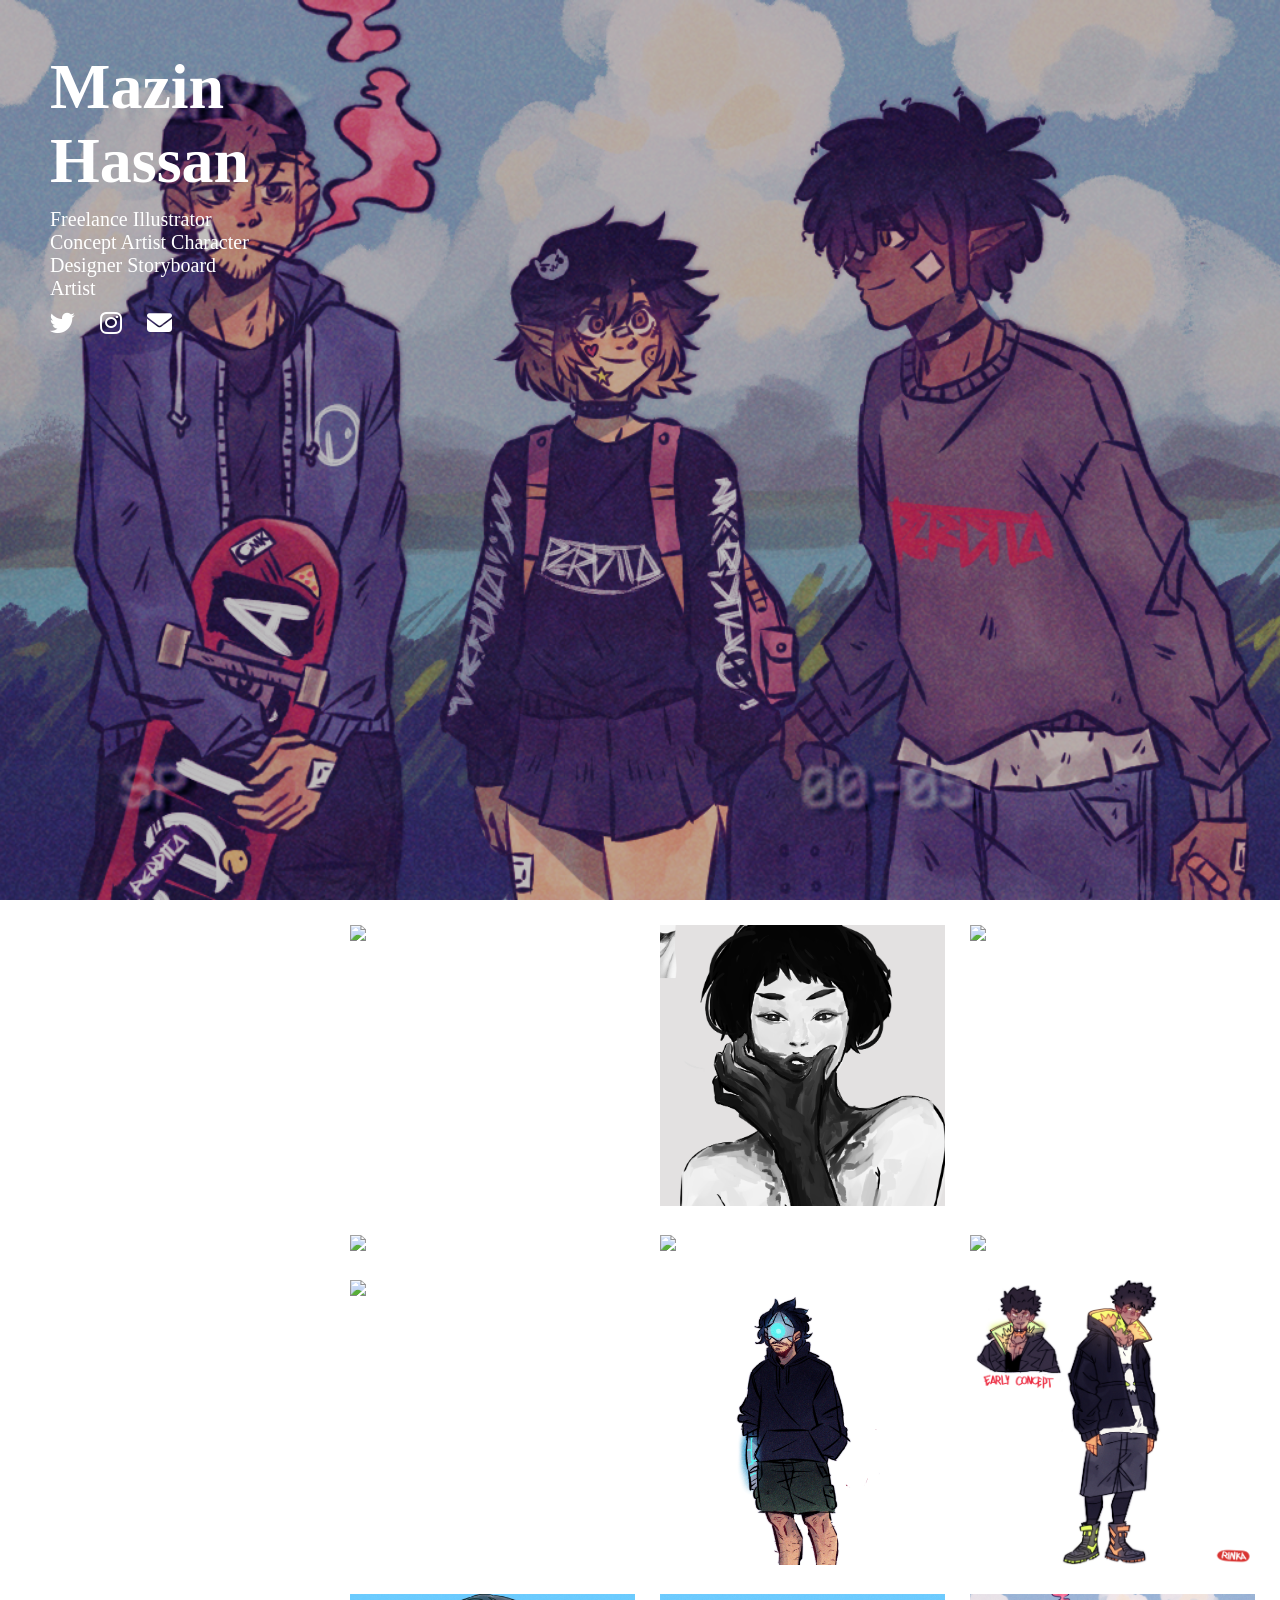
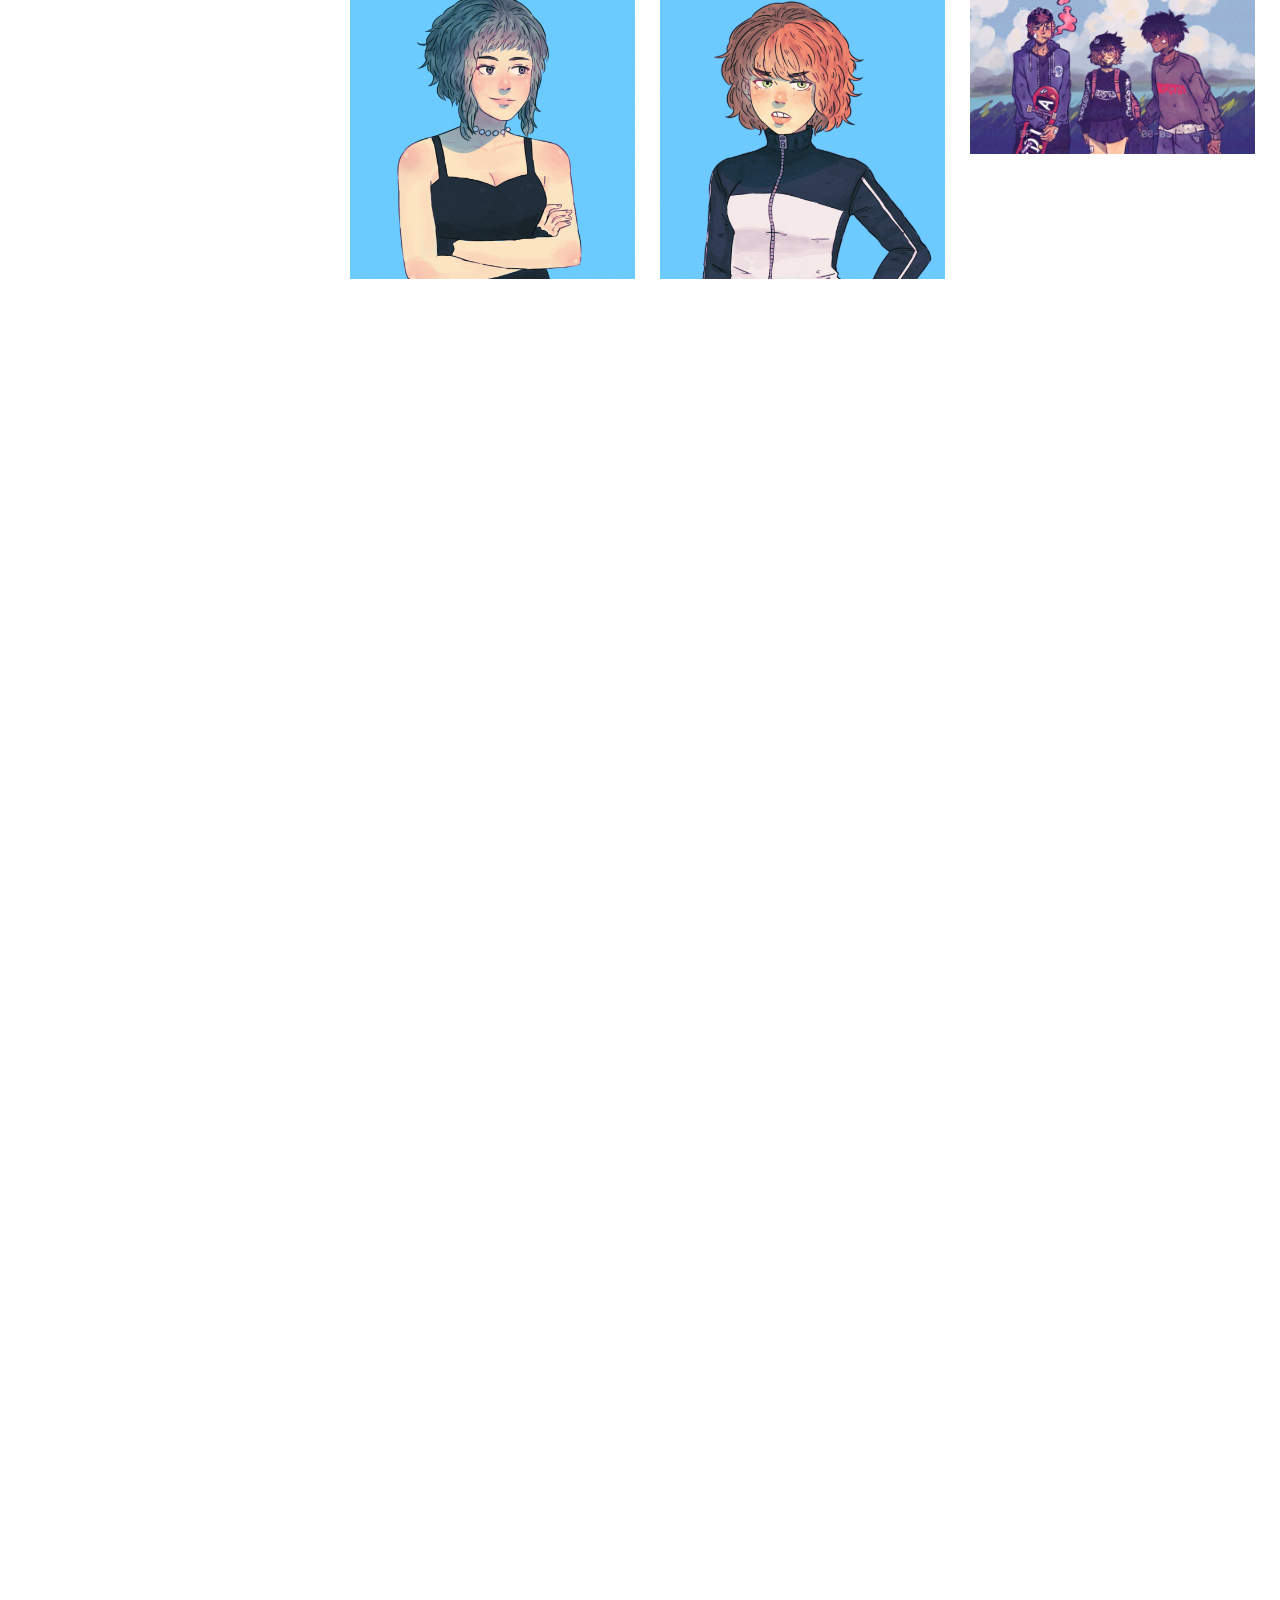
==== index.html @ 9b8f250c "init" ====
<!doctype html>
<html lang="en">
  <head>
    <meta charset="UTF-8" />
    <meta name="viewport" content="width=device-width, initial-scale=1" />
    <link href="./style.css" rel="stylesheet" />
    <link
      rel="stylesheet"
      href="https://cdnjs.cloudflare.com/ajax/libs/font-awesome/6.7.2/css/all.min.css"
    />
  </head>
  <body>
    <section class="hero">
      <div class="hero-content">
        <h1 class="hero-name"></h1>
        <p class="hero-description"></p>
        <div class="hero-contacts"></div>
      </div>
    </section>
    <section class="gallery"></section>
    <script src="./data.js"></script>
    <script src="./script.js"></script>
  </body>
</html>
---- style.css ----
* {
  margin: 0;
  padding: 0;
  box-sizing: border-box;
}

a {
  text-decoration: none;
  color: unset;
}

.hero {
  height: 100vh;
  width: 100%;
  background-repeat: no-repeat;
  background-size: cover;
  background-position: center 0;
  color: white;
}

.hero::before {
  content: "";
  position: absolute;
  top: 0;
  left: 0;
  width: 100%;
  height: 100%;
  background: rgba(0, 0, 0, 0.25);
  z-index: 1;
}

.hero > * {
  z-index: 2;
}

.hero-content {
  padding: 50px;
  position: fixed;
  width: 300px;
  display: flex;
  gap: 10px;
  flex-direction: column;
  transition: color 300ms;
}

.hero-name {
  font-size: clamp(2.5rem, 5vw, 4rem);
}

.hero-description {
  font-size: clamp(1rem, 2vw, 1.25rem);
}

.hero-contacts {
  display: flex;
  align-items: center;
  gap: 25px;
  font-size: 25px;
  mix-blend-mode: difference;
}

.gallery {
  padding: 25px;
  padding-left: 350px;
  width: 100%;
  display: grid;
  grid-template-columns: repeat(3, 1fr);
  grid-gap: 25px;
}

.gallery-item {
  opacity: 0;
  transition: opacity 300ms;
}

.gallery-media {
  width: 100%;
}

@media screen and (max-width: 700px) {
  .hero-content {
    position: relative;
  }

  .gallery {
    padding-left: 25px;
  }
}
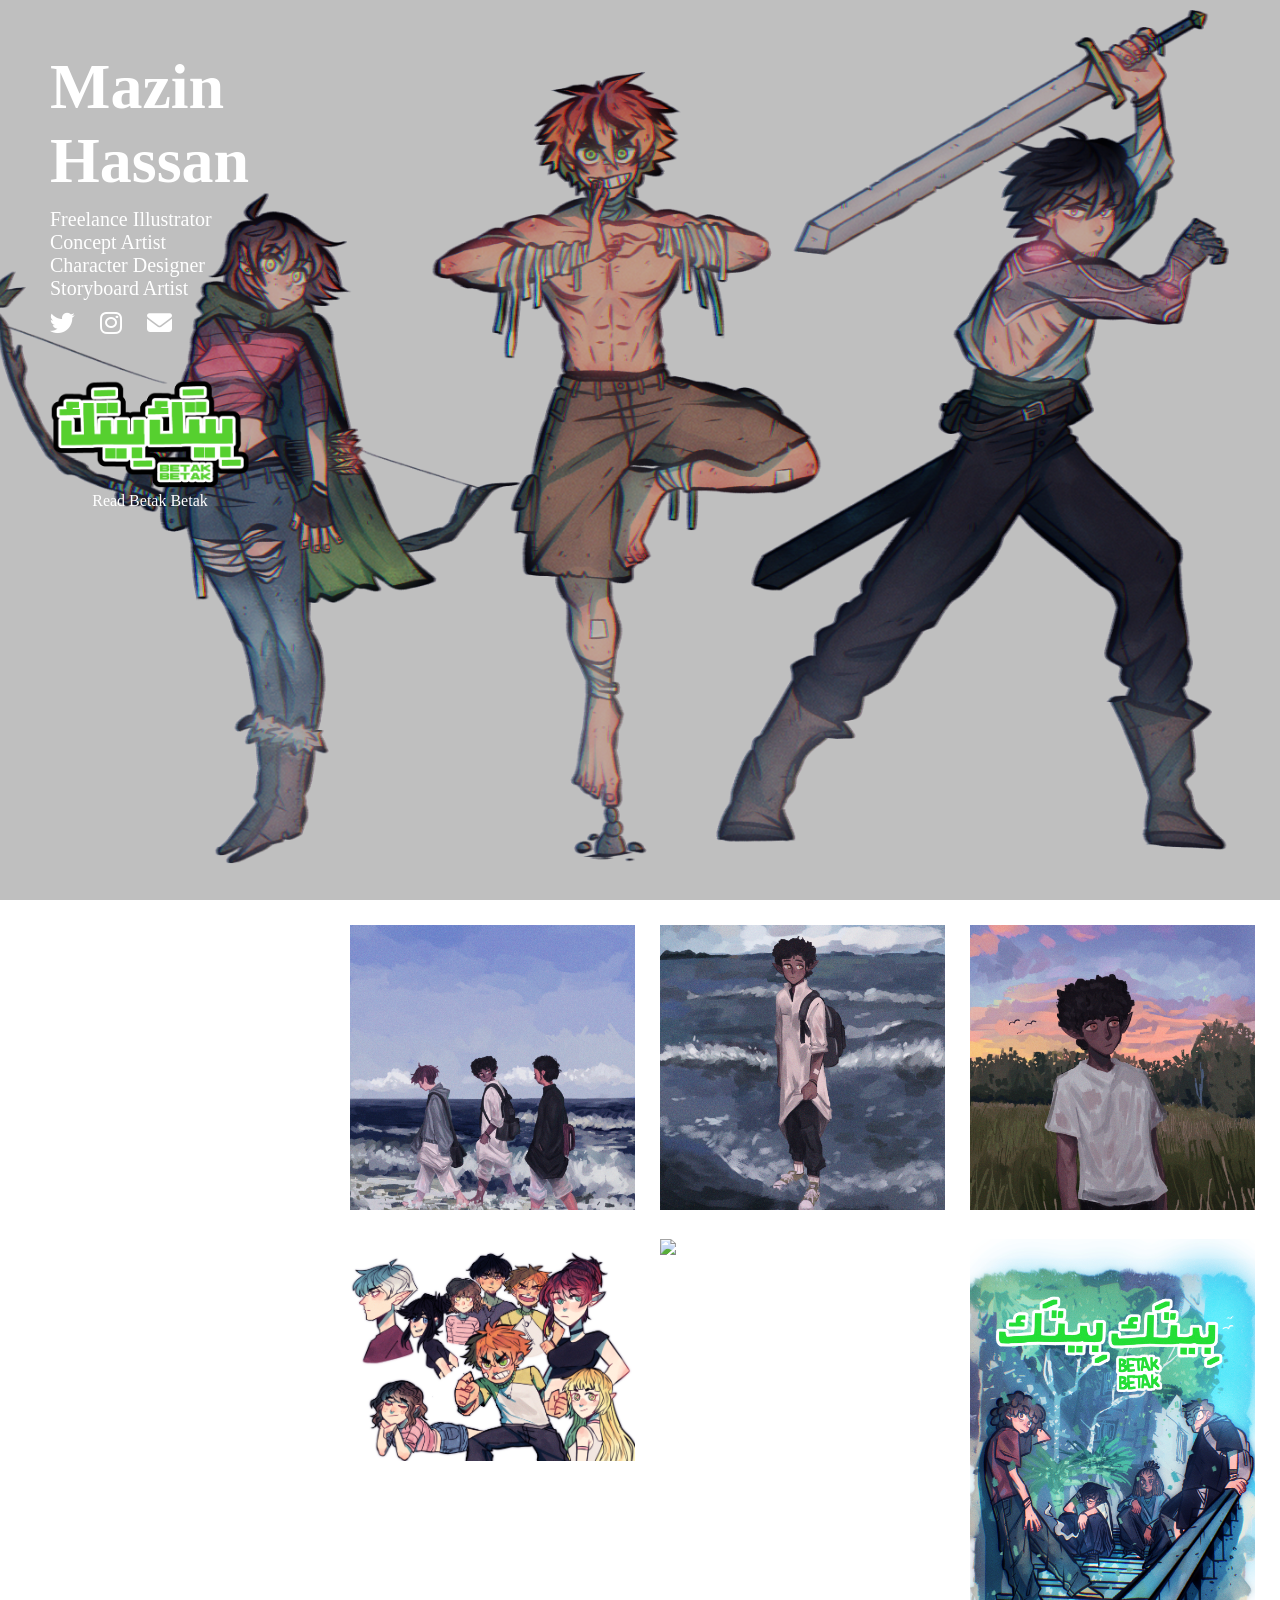
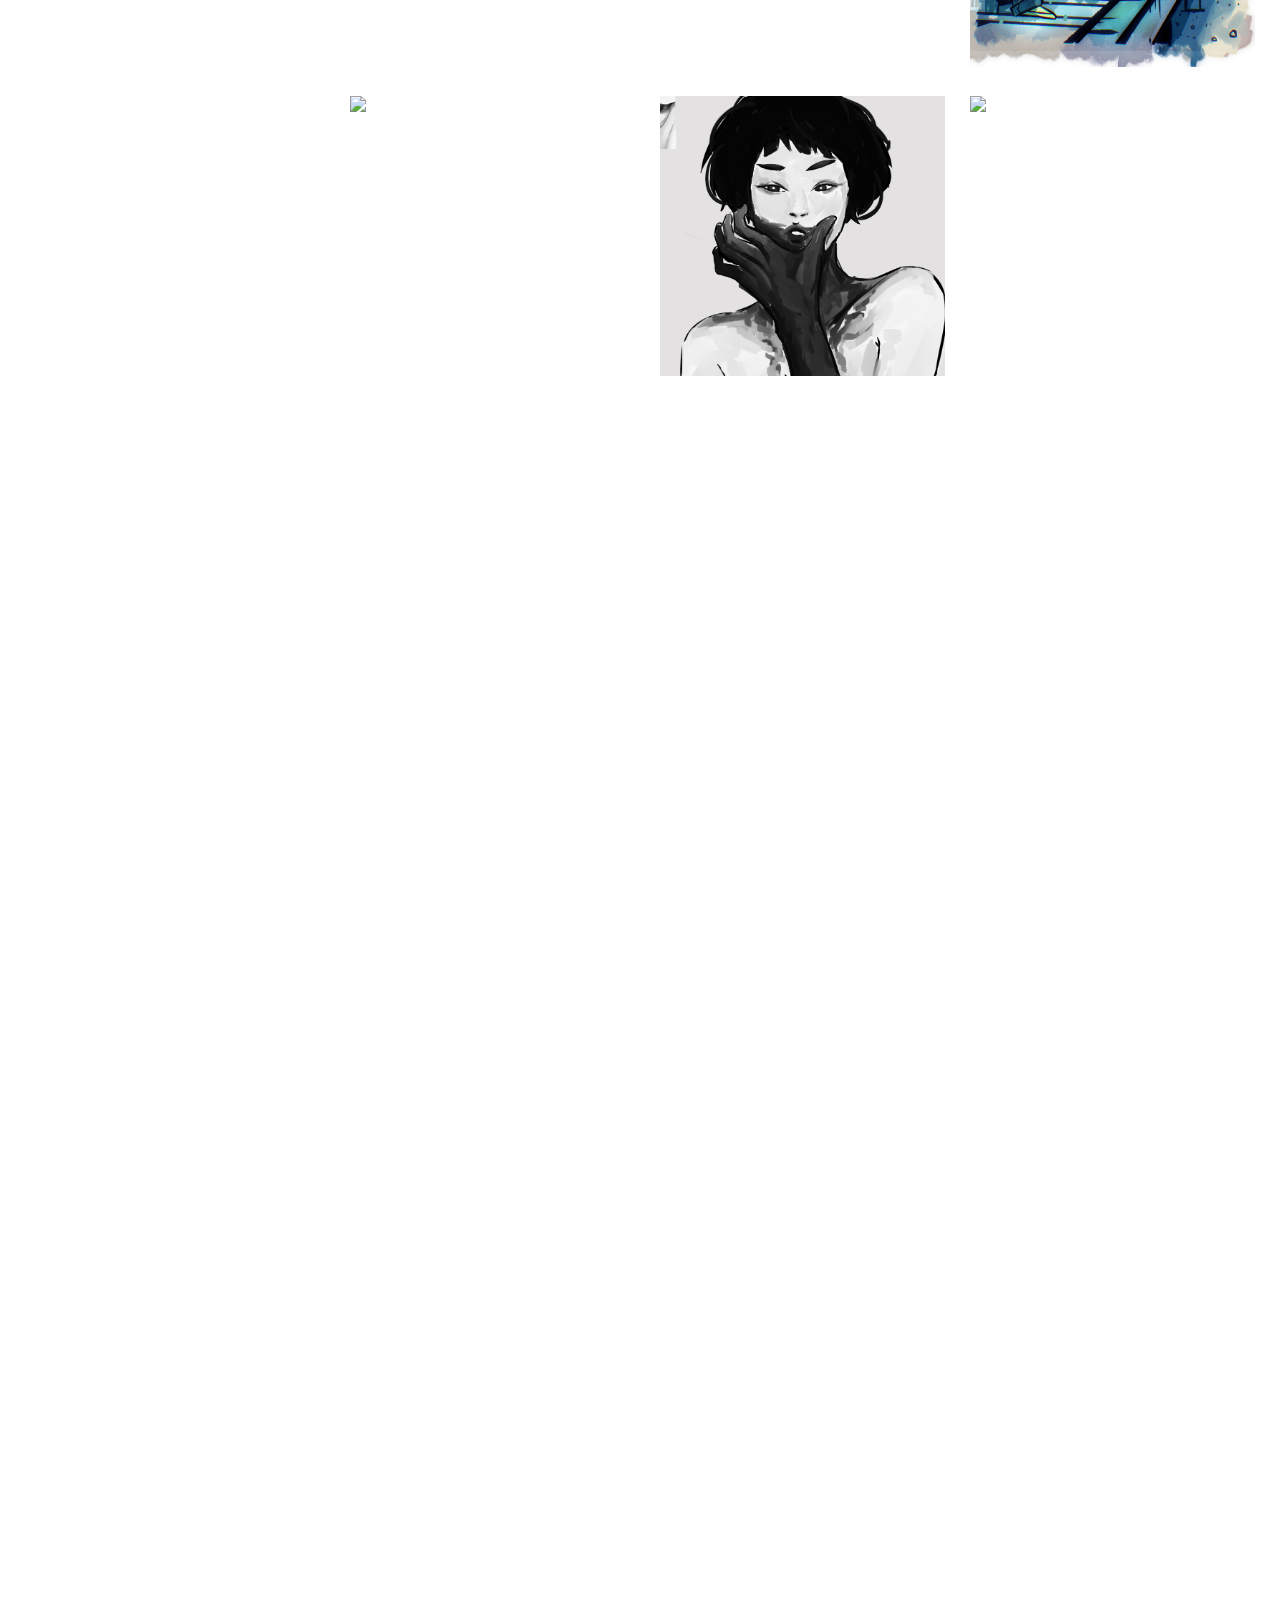
==== commit 97515e2e: "feat: feautred banner" ====
--- a/index.html
+++ b/index.html
@@ -15,6 +15,7 @@
         <h1 class="hero-name"></h1>
         <p class="hero-description"></p>
         <div class="hero-contacts"></div>
+        <div class="hero-featured"></div>
       </div>
     </section>
     <section class="gallery"></section>
--- a/style.css
+++ b/style.css
@@ -59,6 +59,11 @@
   mix-blend-mode: difference;
 }
 
+.hero-featured {
+  margin-top: 2rem;
+  text-align: center;
+}
+
 .gallery {
   padding: 25px;
   padding-left: 350px;
@@ -70,7 +75,10 @@
 
 .gallery-item {
   opacity: 0;
-  transition: opacity 300ms;
+  transform: translateY(20px);
+  transition:
+    transform 300ms ease-out,
+    opacity 300ms ease-out;
 }
 
 .gallery-media {
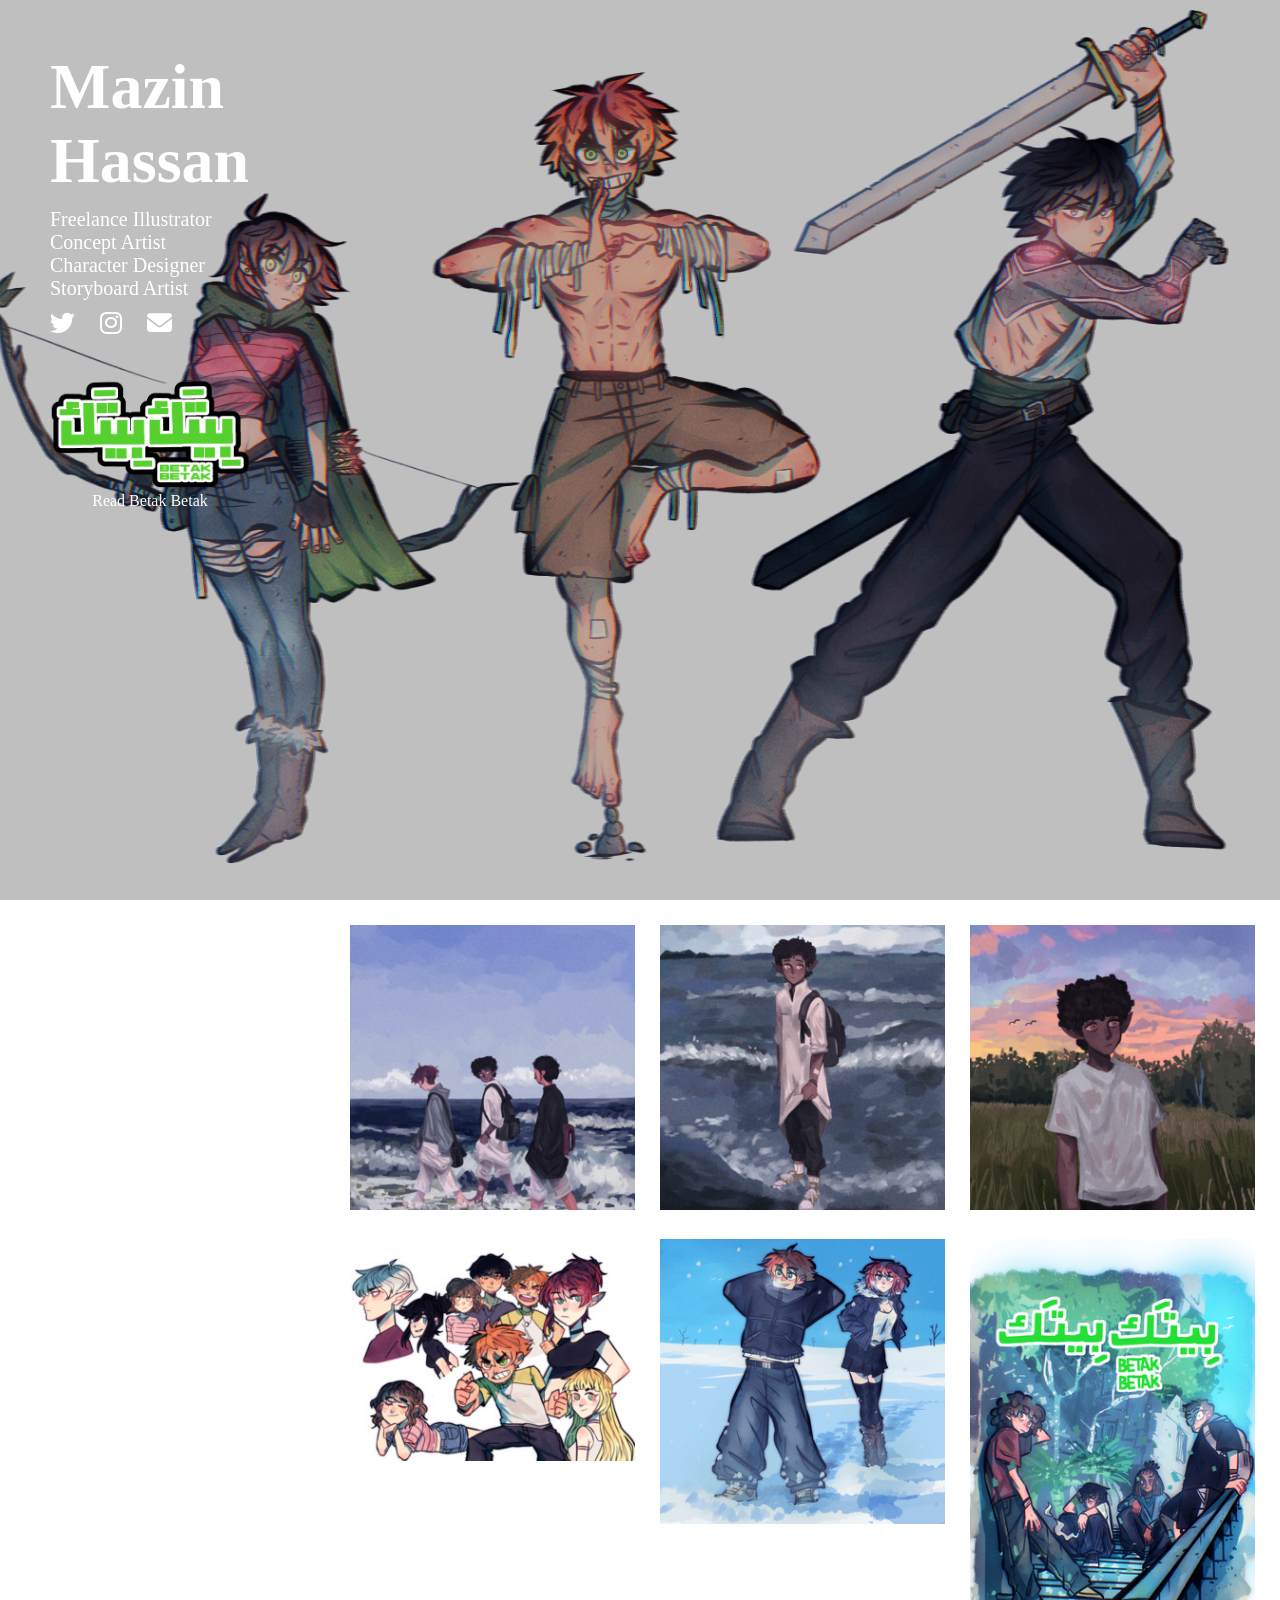
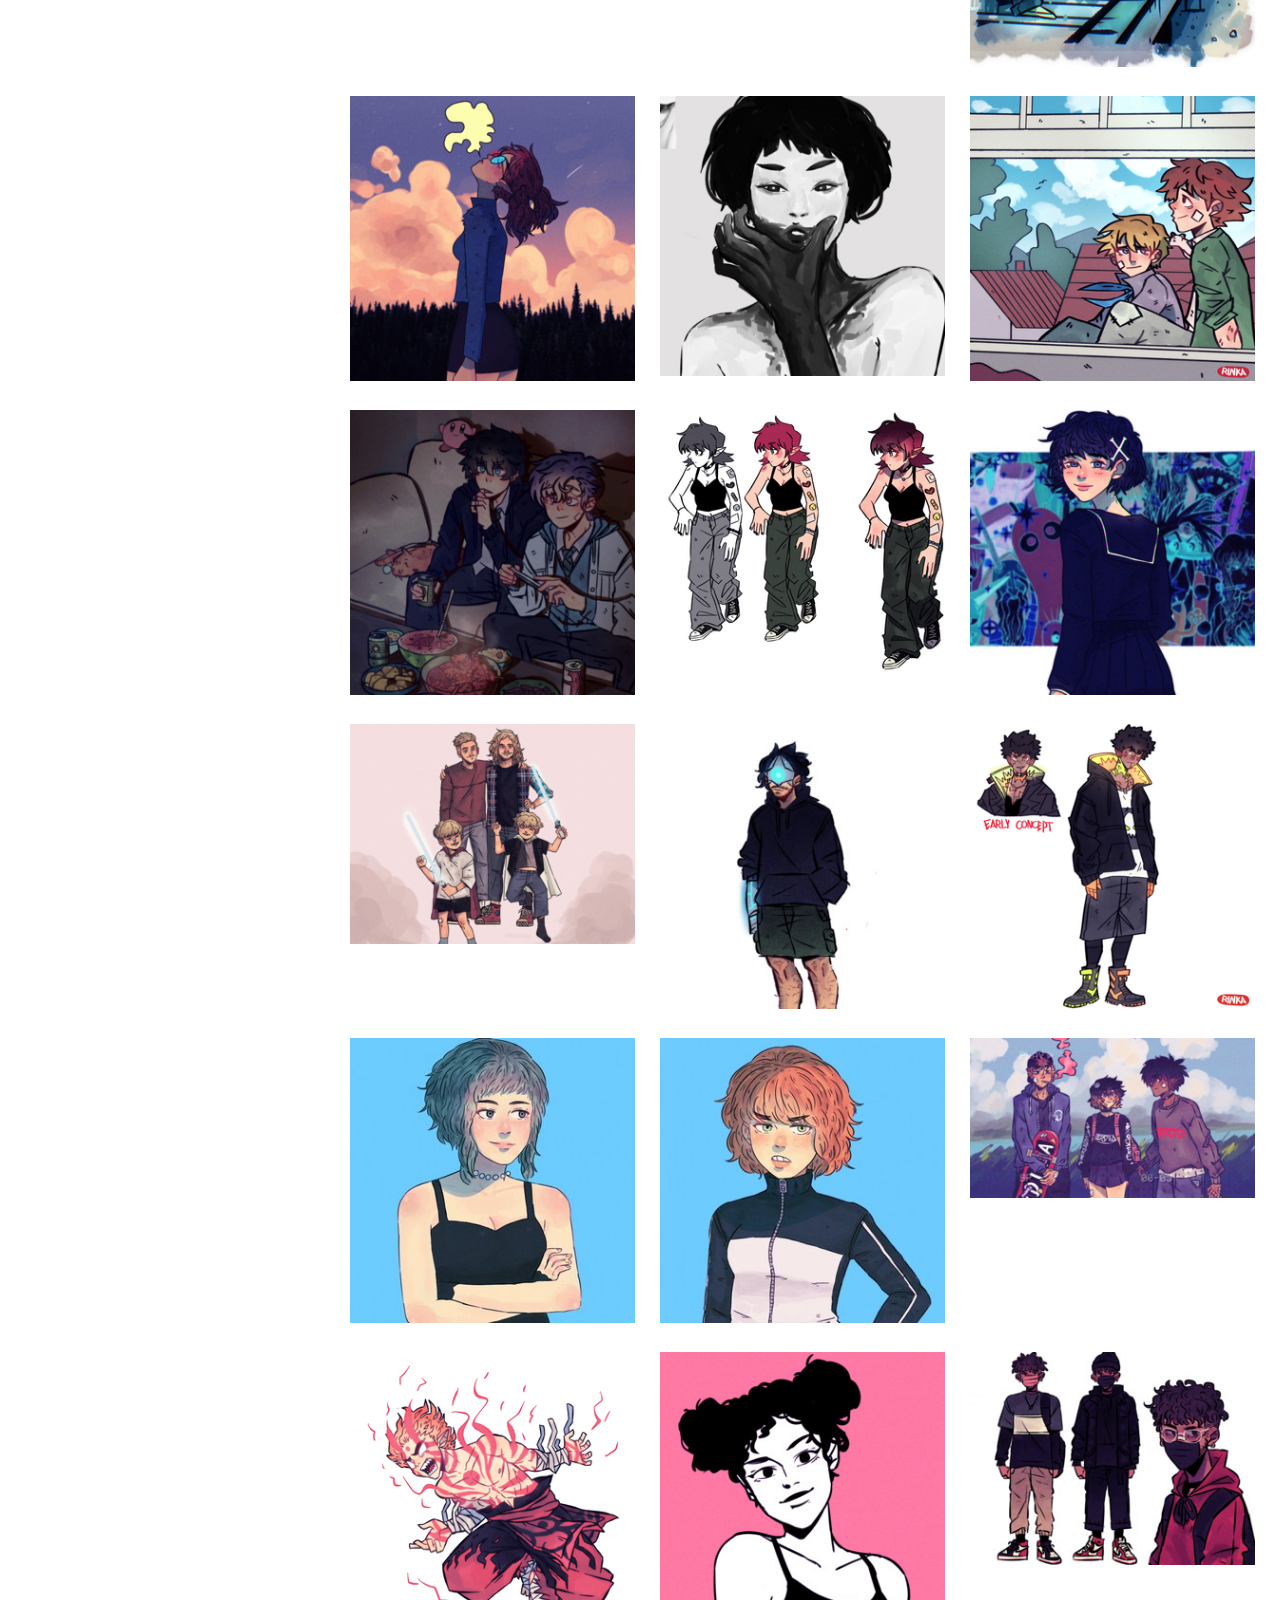
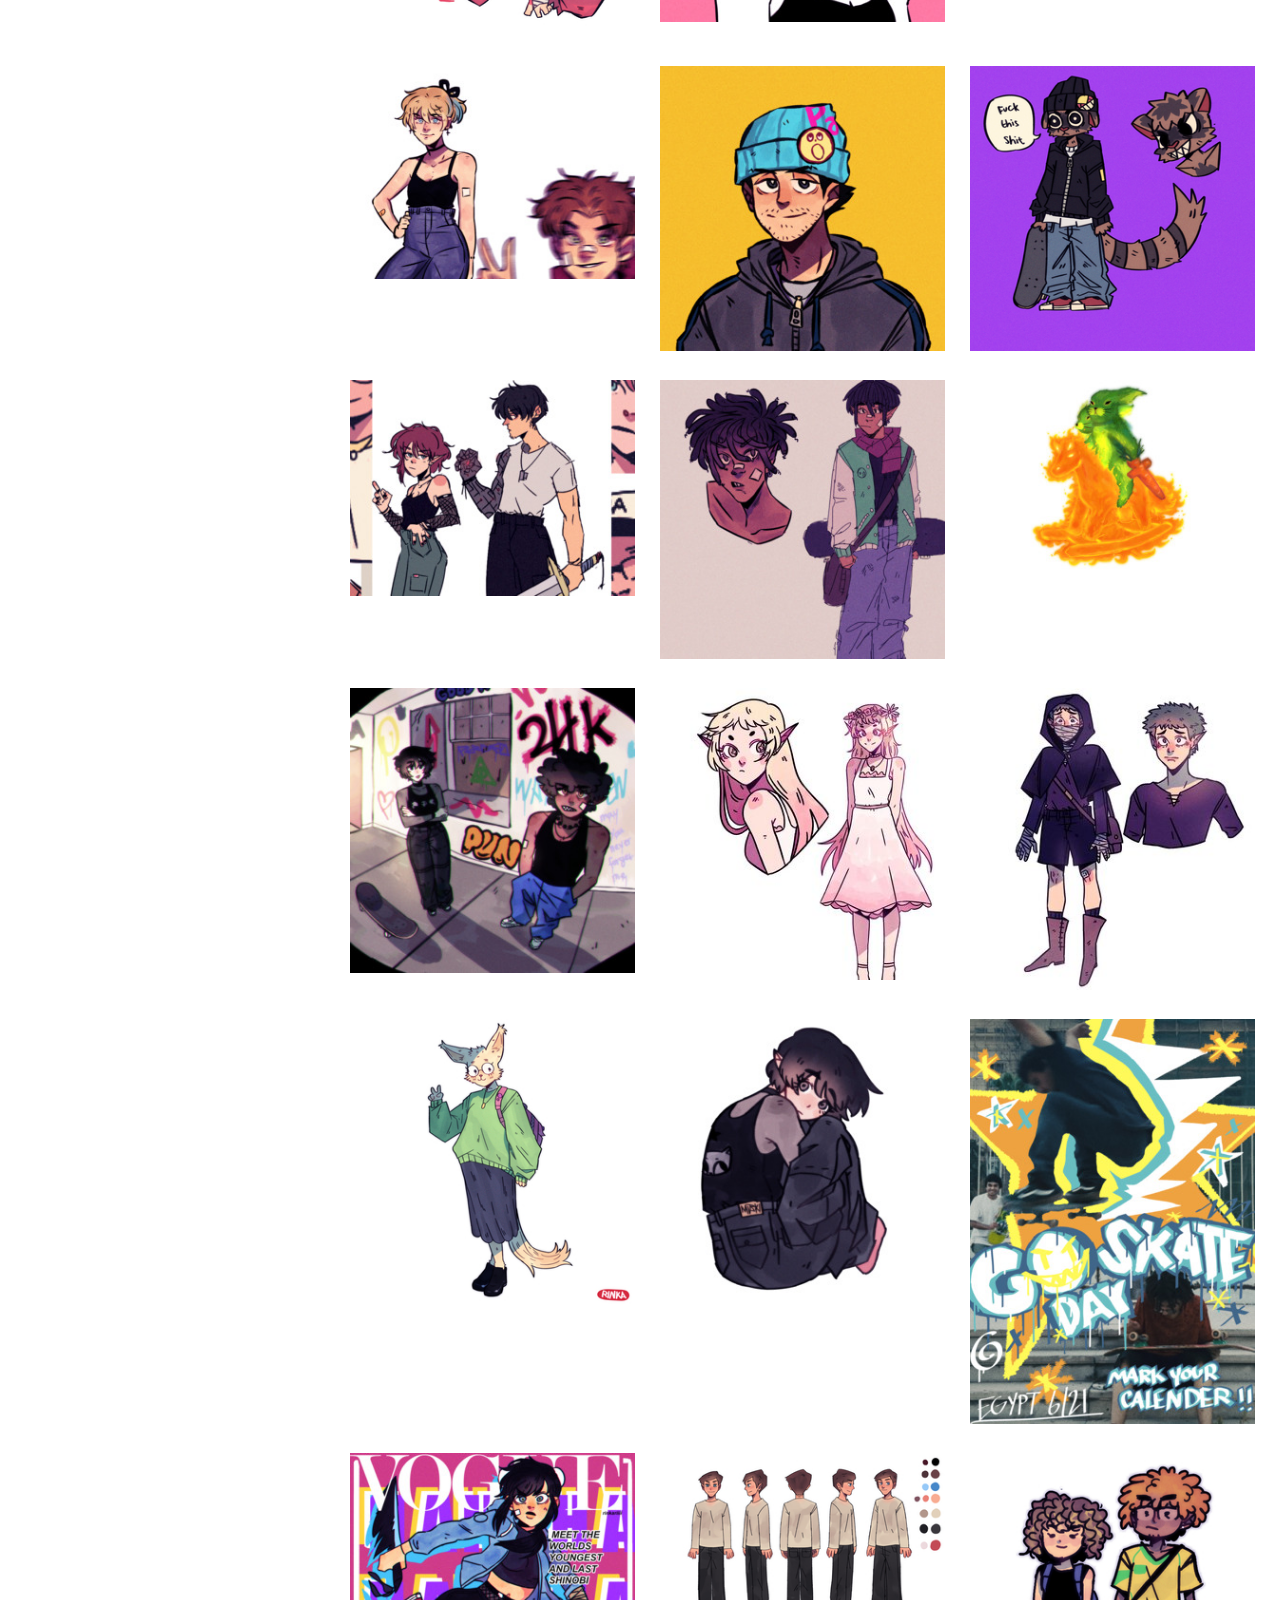
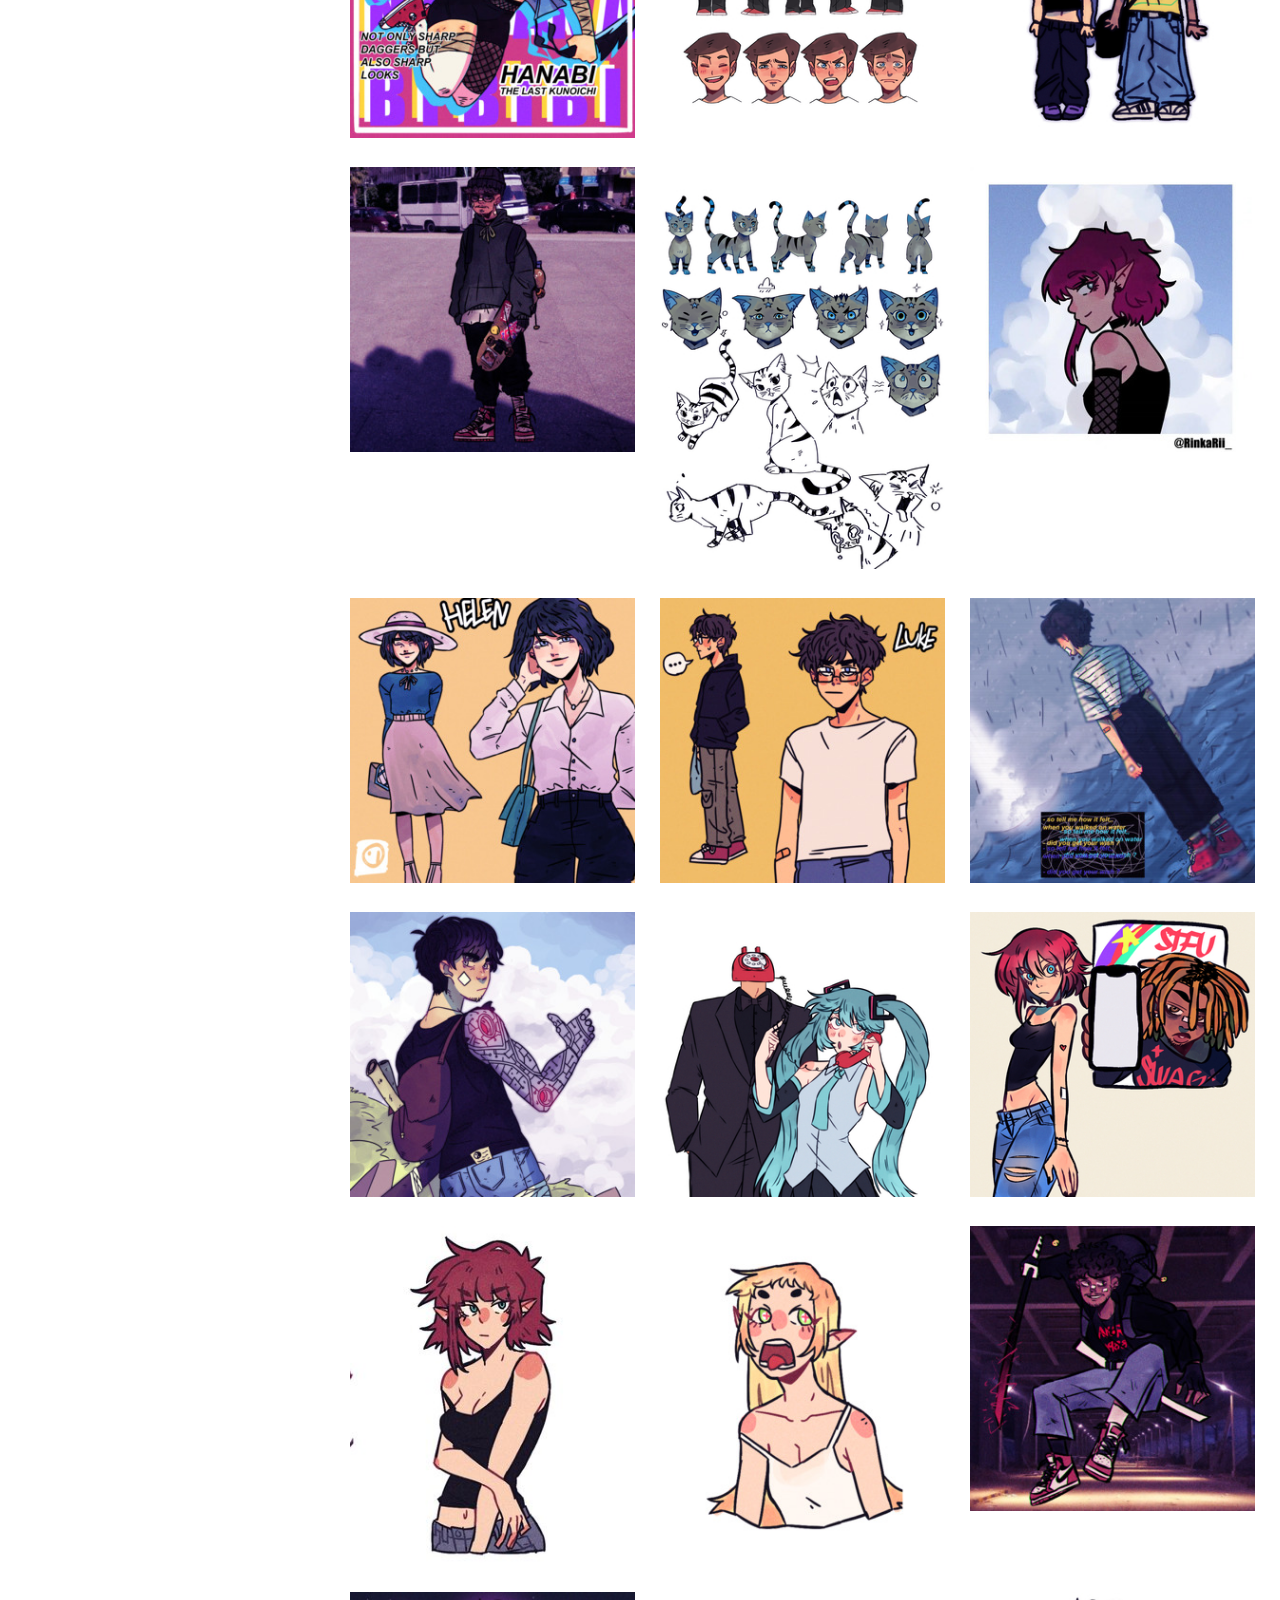
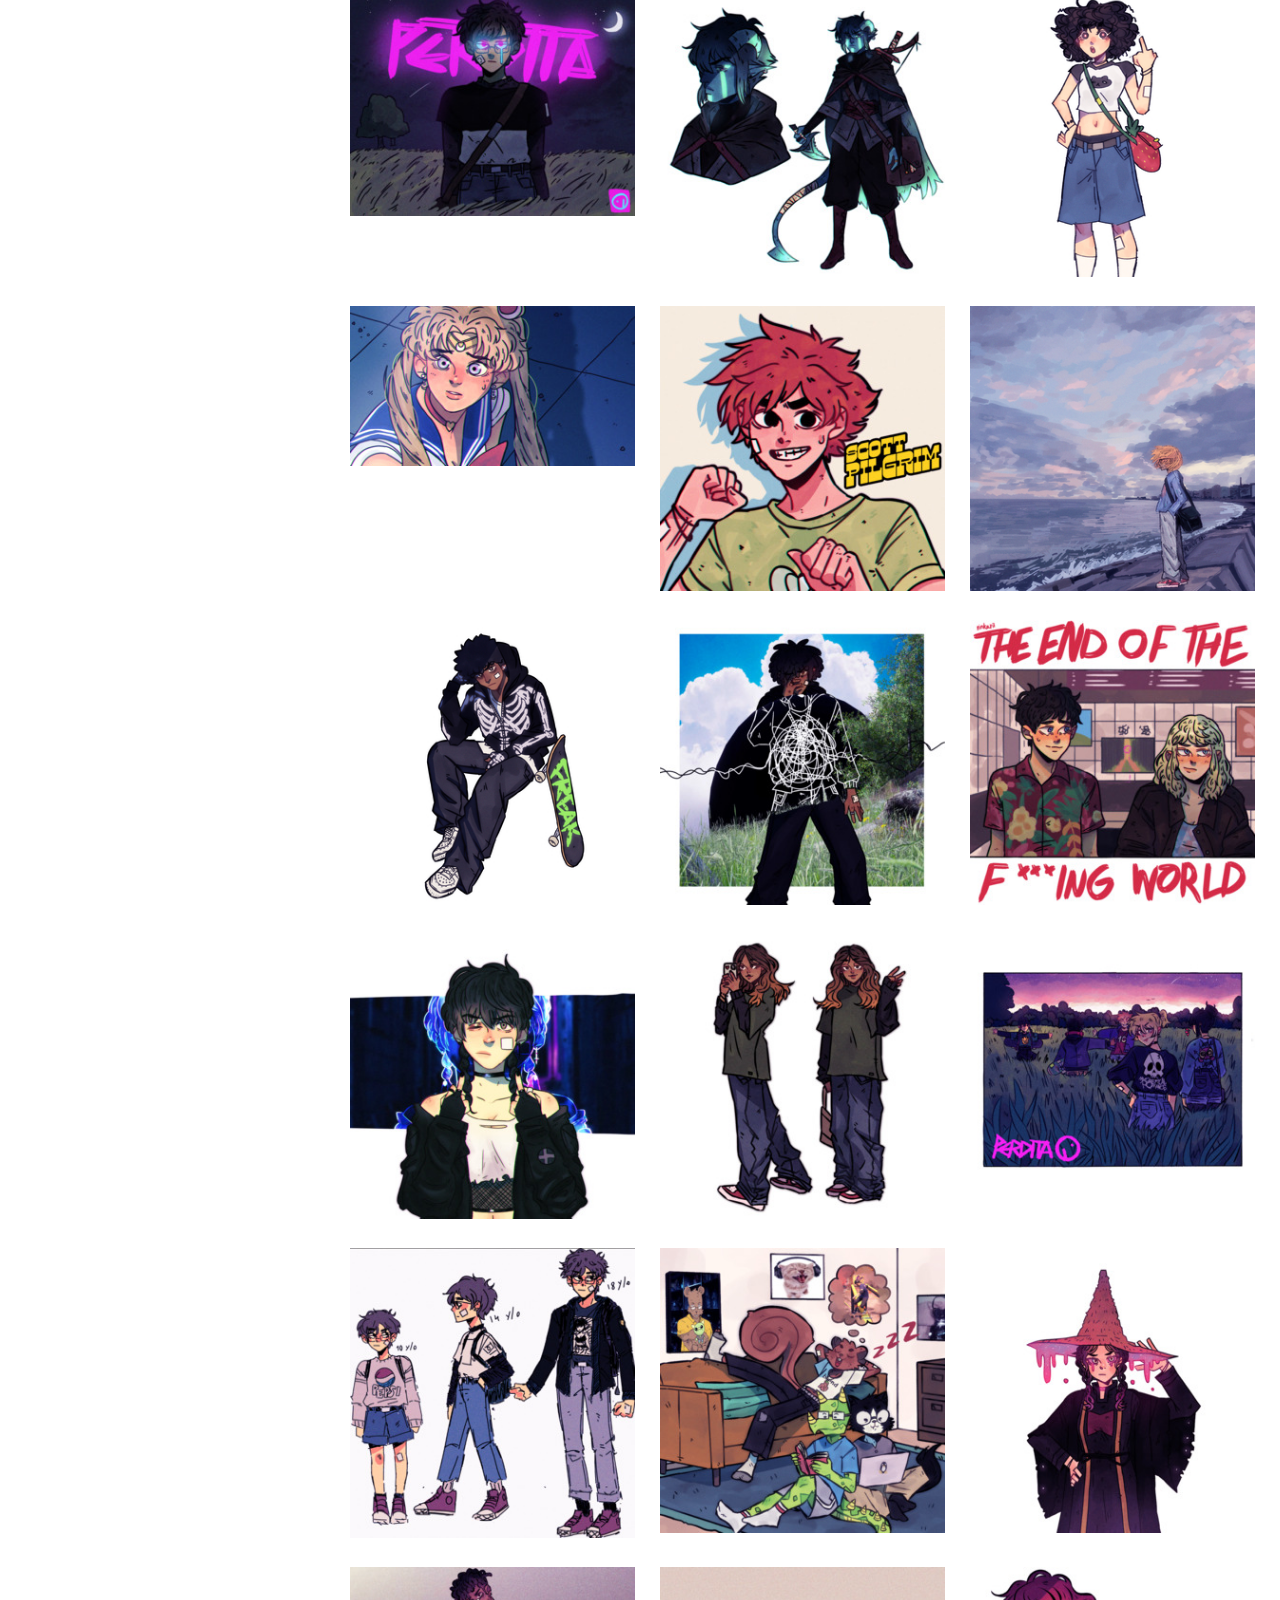
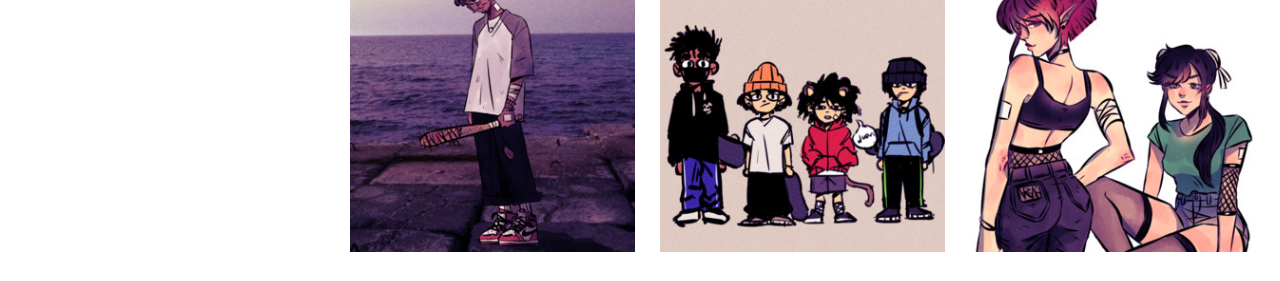
==== commit 9a8a62c1: "feat: thumbnails and preview" ====
--- a/index.html
+++ b/index.html
@@ -20,6 +20,6 @@
     </section>
     <section class="gallery"></section>
     <script src="./data.js"></script>
-    <script src="./script.js"></script>
+    <script src="./script.js" type="module"></script>
   </body>
 </html>
--- a/style.css
+++ b/style.css
@@ -85,6 +85,41 @@
   width: 100%;
 }
 
+.preview-container {
+  z-index: 1000;
+  position: fixed;
+  width: 100%;
+  height: 100vh;
+  top: 0;
+  left: 0;
+  display: flex;
+  justify-content: center;
+  align-items: center;
+  padding: 2rem;
+}
+
+.preview-media {
+  transition: transform 300ms ease;
+}
+
+.preview-backdrop {
+  z-index: -1;
+  position: absolute;
+  background-color: #000000;
+  opacity: 0.5;
+  width: 100%;
+  height: 100%;
+  transition: opacity 300ms ease;
+}
+
+.hide {
+  visibility: hidden;
+}
+
+.no-transition {
+  transition: none;
+}
+
 @media screen and (max-width: 700px) {
   .hero-content {
     position: relative;
